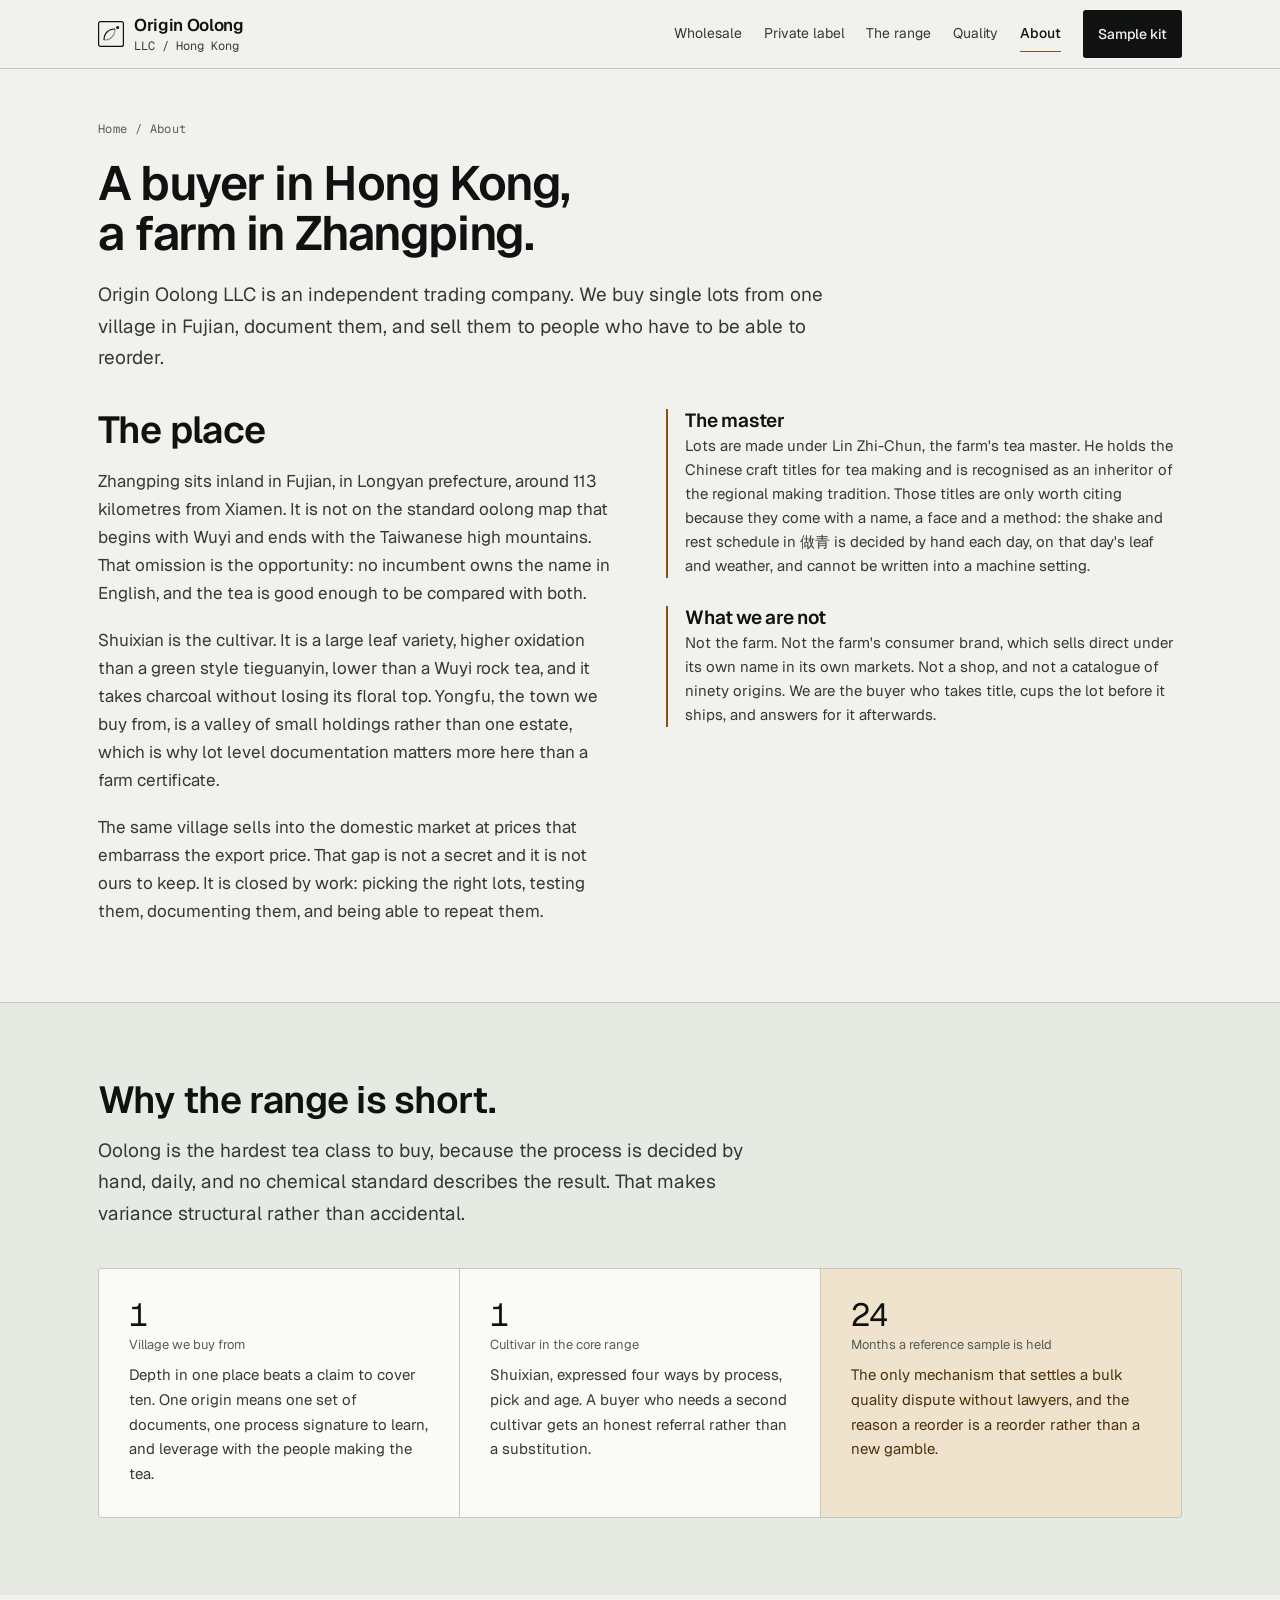
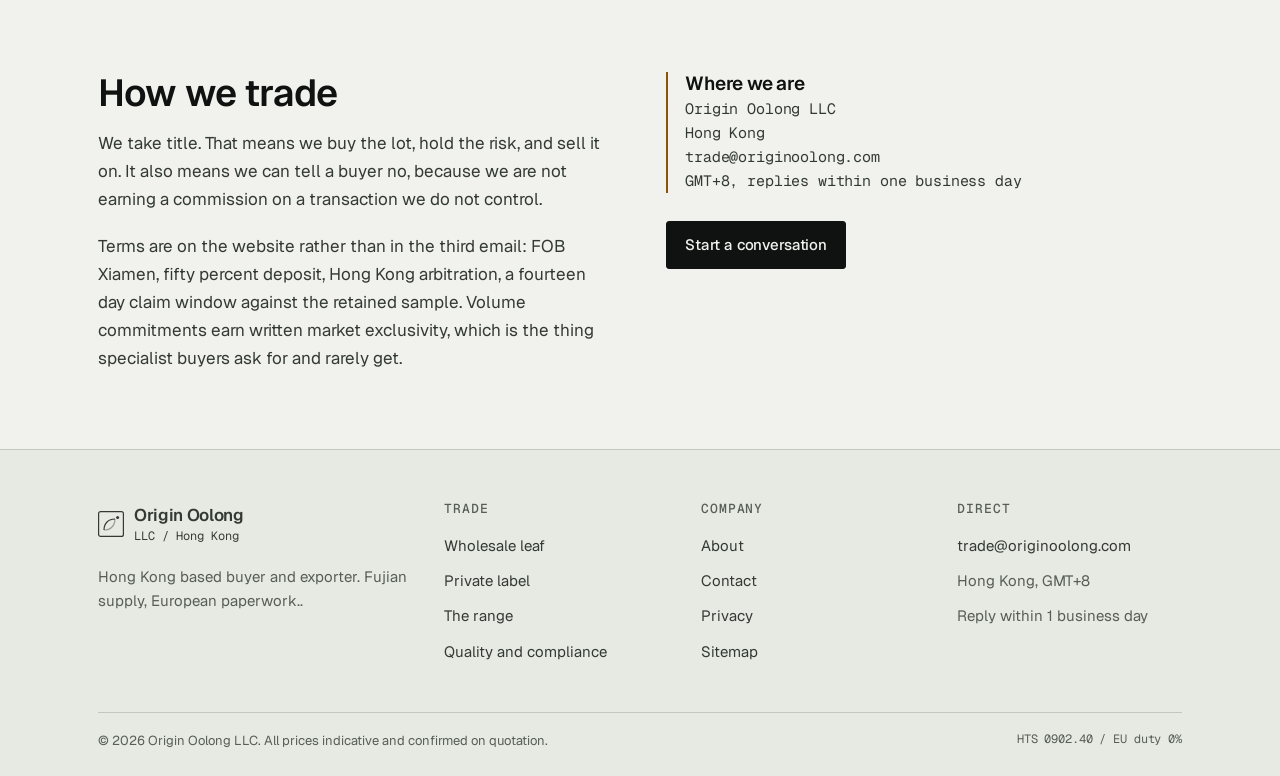
==== about.html @ 104b8a01 "Origin Oolong trade website: 8 static pages, design system, Pages workflow" ====
<!DOCTYPE html>
<html lang="en">
<head>
<meta charset="utf-8">
<meta name="viewport" content="width=device-width, initial-scale=1">
<title>About Origin Oolong: Zhangping Shuixian Trade</title>
<meta name="description" content="Origin Oolong LLC is an independent Hong Kong tea trader buying single lots of Zhangping shuixian from Yongfu, Fujian, made by a named tea master.">
<link rel="canonical" href="https://originoolong.com/about.html">
<meta name="robots" content="index,follow,max-image-preview:large">
<meta property="og:type" content="website">
<meta property="og:title" content="About Origin Oolong: Zhangping Shuixian Tea Trade">
<meta property="og:description" content="An independent Hong Kong buyer of single lots from one Fujian village, and why the range is deliberately short.">
<meta property="og:url" content="https://originoolong.com/about.html">
<link rel="preconnect" href="https://fonts.googleapis.com">
<link rel="preconnect" href="https://fonts.gstatic.com" crossorigin>
<link href="https://fonts.googleapis.com/css2?family=Geist:wght@400;500;600;700&family=Geist+Mono:wght@400;500&display=swap" rel="stylesheet">
<link rel="stylesheet" href="assets/styles.css">
<script type="application/ld+json">
{
  "@context": "https://schema.org",
  "@type": "AboutPage",
  "name": "About Origin Oolong LLC",
  "url": "https://originoolong.com/about.html",
  "mainEntity": {
    "@type": "Organization",
    "name": "Origin Oolong LLC",
    "foundingLocation": "Hong Kong",
    "description": "Independent trading company buying and exporting single lots of Zhangping shuixian oolong from Yongfu, Fujian."
  }
}
</script>
</head>
<body>

<header class="hdr" id="hdr">
  <div class="wrap hdr-in">
    <a class="brand" href="index.html" aria-label="Origin Oolong LLC home">
      <svg class="brand-mark" viewBox="0 0 26 26" fill="none" aria-hidden="true">
        <rect x="0.6" y="0.6" width="24.8" height="24.8" rx="2" stroke="currentColor" stroke-width="1.2"/>
        <path d="M6 19c0-6.6 4.4-11 11-11" stroke="currentColor" stroke-width="1.2"/>
        <path d="M6 19c6.6 0 11-4.4 11-11" stroke="currentColor" stroke-width="1.2" opacity=".45"/>
        <circle cx="19.6" cy="6.4" r="1.5" fill="currentColor"/>
      </svg>
      <span class="brand-txt">Origin Oolong<span>LLC / Hong Kong</span></span>
    </a>
    <nav class="nav" id="nav" aria-label="Primary">
      <a href="wholesale.html">Wholesale</a>
      <a href="private-label.html">Private label</a>
      <a href="oolong.html">The range</a>
      <a href="quality.html">Quality</a>
      <a href="about.html" aria-current="page">About</a>
      <a class="btn btn-sm" href="contact.html">Sample kit</a>
    </nav>
    <button class="nav-toggle" id="navToggle" aria-expanded="false" aria-controls="nav" aria-label="Open menu">
      <svg viewBox="0 0 24 24" fill="none" stroke="currentColor" stroke-width="1.6" aria-hidden="true"><path d="M3 6h18M3 12h18M3 18h18"/></svg>
    </button>
  </div>
</header>

<main>
  <div class="wrap page-intro">
    <nav class="crumb" aria-label="Breadcrumb"><a href="index.html">Home</a> / About</nav>
    <h1>A buyer in Hong Kong, a farm in Zhangping.</h1>
    <p class="lede">Origin Oolong LLC is an independent trading company. We buy single lots from one village in Fujian, document them, and sell them to people who have to be able to reorder.</p>
  </div>

  <section style="padding-top:0">
    <div class="wrap cols">
      <div>
        <h2>The place</h2>
        <p style="margin-top:1rem">Zhangping sits inland in Fujian, in Longyan prefecture, around 113 kilometres from Xiamen. It is not on the standard oolong map that begins with Wuyi and ends with the Taiwanese high mountains. That omission is the opportunity: no incumbent owns the name in English, and the tea is good enough to be compared with both.</p>
        <p>Shuixian is the cultivar. It is a large leaf variety, higher oxidation than a green style tieguanyin, lower than a Wuyi rock tea, and it takes charcoal without losing its floral top. Yongfu, the town we buy from, is a valley of small holdings rather than one estate, which is why lot level documentation matters more here than a farm certificate.</p>
        <p>The same village sells into the domestic market at prices that embarrass the export price. That gap is not a secret and it is not ours to keep. It is closed by work: picking the right lots, testing them, documenting them, and being able to repeat them.</p>
      </div>
      <div>
        <div class="aside-box">
          <h3>The master</h3>
          <p class="small">Lots are made under Lin Zhi-Chun, the farm's tea master. He holds the Chinese craft titles for tea making and is recognised as an inheritor of the regional making tradition. Those titles are only worth citing because they come with a name, a face and a method: the shake and rest schedule in 做青 is decided by hand each day, on that day's leaf and weather, and cannot be written into a machine setting.</p>
        </div>
        <div class="aside-box" style="margin-top:1.75rem">
          <h3>What we are not</h3>
          <p class="small">Not the farm. Not the farm's consumer brand, which sells direct under its own name in its own markets. Not a shop, and not a catalogue of ninety origins. We are the buyer who takes title, cups the lot before it ships, and answers for it afterwards.</p>
        </div>
      </div>
    </div>
  </section>

  <section class="band rule-top">
    <div class="wrap">
      <div class="sec-hd">
        <h2>Why the range is short.</h2>
        <p class="lede">Oolong is the hardest tea class to buy, because the process is decided by hand, daily, and no chemical standard describes the result. That makes variance structural rather than accidental.</p>
      </div>
      <div class="bento" style="grid-template-columns:repeat(3,minmax(0,1fr))">
        <div class="cell">
          <span class="figure">1<span>Village we buy from</span></span>
          <p>Depth in one place beats a claim to cover ten. One origin means one set of documents, one process signature to learn, and leverage with the people making the tea.</p>
        </div>
        <div class="cell">
          <span class="figure">1<span>Cultivar in the core range</span></span>
          <p>Shuixian, expressed four ways by process, pick and age. A buyer who needs a second cultivar gets an honest referral rather than a substitution.</p>
        </div>
        <div class="cell cell-tint">
          <span class="figure">24<span>Months a reference sample is held</span></span>
          <p>The only mechanism that settles a bulk quality dispute without lawyers, and the reason a reorder is a reorder rather than a new gamble.</p>
        </div>
      </div>
    </div>
  </section>

  <section>
    <div class="wrap cols">
      <div>
        <h2>How we trade</h2>
        <p style="margin-top:1rem">We take title. That means we buy the lot, hold the risk, and sell it on. It also means we can tell a buyer no, because we are not earning a commission on a transaction we do not control.</p>
        <p>Terms are on the website rather than in the third email: FOB Xiamen, fifty percent deposit, Hong Kong arbitration, a fourteen day claim window against the retained sample. Volume commitments earn written market exclusivity, which is the thing specialist buyers ask for and rarely get.</p>
      </div>
      <div>
        <div class="aside-box">
          <h3>Where we are</h3>
          <p class="small mono">Origin Oolong LLC<br>Hong Kong<br>trade@originoolong.com<br>GMT+8, replies within one business day</p>
        </div>
        <p style="margin-top:1.75rem"><a class="btn" href="contact.html">Start a conversation</a></p>
      </div>
    </div>
  </section>
</main>

<footer class="ftr">
  <div class="wrap">
    <div class="ftr-grid">
      <div>
        <a class="brand" href="index.html">
          <svg class="brand-mark" viewBox="0 0 26 26" fill="none" aria-hidden="true">
            <rect x="0.6" y="0.6" width="24.8" height="24.8" rx="2" stroke="currentColor" stroke-width="1.2"/>
            <path d="M6 19c0-6.6 4.4-11 11-11" stroke="currentColor" stroke-width="1.2"/>
            <path d="M6 19c6.6 0 11-4.4 11-11" stroke="currentColor" stroke-width="1.2" opacity=".45"/>
            <circle cx="19.6" cy="6.4" r="1.5" fill="currentColor"/>
          </svg>
          <span class="brand-txt">Origin Oolong<span>LLC / Hong Kong</span></span>
        </a>
        <p class="small muted" style="margin-top:1.1rem;max-width:32ch">Hong Kong based buyer and exporter. Fujian supply, European paperwork..</p>
      </div>
      <div>
        <h4>Trade</h4>
        <ul>
          <li><a href="wholesale.html">Wholesale leaf</a></li>
          <li><a href="private-label.html">Private label</a></li>
          <li><a href="oolong.html">The range</a></li>
          <li><a href="quality.html">Quality and compliance</a></li>
        </ul>
      </div>
      <div>
        <h4>Company</h4>
        <ul>
          <li><a href="about.html">About</a></li>
          <li><a href="contact.html">Contact</a></li>
          <li><a href="privacy.html">Privacy</a></li>
          <li><a href="/sitemap.xml">Sitemap</a></li>
        </ul>
      </div>
      <div>
        <h4>Direct</h4>
        <ul>
          <li><a href="mailto:trade@originoolong.com">trade@originoolong.com</a></li>
          <li><span class="small muted">Hong Kong, GMT+8</span></li>
          <li><span class="small muted">Reply within 1 business day</span></li>
        </ul>
      </div>
    </div>
    <div class="ftr-btm">
      <span>&copy; 2026 Origin Oolong LLC. All prices indicative and confirmed on quotation.</span>
      <span class="mono">HTS 0902.40 / EU duty 0%</span>
    </div>
  </div>
</footer>

<script>
(function () {
  var hdr = document.getElementById('hdr'), btn = document.getElementById('navToggle');
  if (!btn) return;
  btn.addEventListener('click', function () {
    var open = hdr.classList.toggle('open');
    btn.setAttribute('aria-expanded', open ? 'true' : 'false');
  });
})();
</script>
</body>
</html>
---- assets/styles.css ----
/* Origin Oolong LLC
   Design tokens and layout system.
   One theme (light). One accent. One radius scale. No inverted sections. */

:root {
  /* surface */
  --paper: #F1F2EE;
  --paper-2: #E7EAE2;
  --paper-3: #DDE1D6;
  --card: #FAFBF7;

  /* ink */
  --ink: #0F1210;
  --body: #333A34;
  --muted: #565E56;
  --hair: #C2C9BC;
  --hair-strong: #A9B2A6;

  /* single accent: oxidised tea amber */
  --accent: #8F520C;
  --accent-ink: #FFFFFF;
  --accent-soft: #F0E3CE;

  /* type */
  --sans: "Geist", ui-sans-serif, -apple-system, "Helvetica Neue", Arial, sans-serif;
  --mono: "Geist Mono", ui-monospace, "SF Mono", Menlo, Consolas, monospace;

  /* geometry */
  --r: 3px;
  --wrap: 1180px;
  --gutter: clamp(1.25rem, 4vw, 3rem);
}

*, *::before, *::after { box-sizing: border-box; }

html { -webkit-text-size-adjust: 100%; scroll-behavior: smooth; }
@media (prefers-reduced-motion: reduce) {
  html { scroll-behavior: auto; }
  *, *::before, *::after { animation-duration: .001ms !important; transition-duration: .001ms !important; }
}

body {
  margin: 0;
  background: var(--paper);
  color: var(--body);
  font-family: var(--sans);
  font-size: 1.0625rem;
  line-height: 1.65;
  font-weight: 400;
  font-feature-settings: "ss01" 1;
  -webkit-font-smoothing: antialiased;
  text-rendering: optimizeLegibility;
}

img, svg { max-width: 100%; display: block; }
a { color: var(--ink); text-underline-offset: .18em; text-decoration-thickness: 1px; }
a:hover { color: var(--accent); }
:focus-visible { outline: 2px solid var(--accent); outline-offset: 3px; }

/* ---------- type ---------- */

h1, h2, h3, h4 {
  color: var(--ink);
  font-weight: 600;
  letter-spacing: -0.022em;
  line-height: 1.06;
  margin: 0;
  text-wrap: balance;
}
h1 { font-size: clamp(2.125rem, 4.2vw, 3rem); letter-spacing: -0.03em; }
h2 { font-size: clamp(1.6rem, 3.1vw, 2.35rem); line-height: 1.1; }
h3 { font-size: 1.1875rem; line-height: 1.3; letter-spacing: -0.012em; }
h4 { font-size: 1rem; line-height: 1.3; }
p { margin: 0 0 1.1em; }
p:last-child { margin-bottom: 0; }
.lede { font-size: clamp(1.0625rem, 1.5vw, 1.1875rem); color: var(--body); max-width: 62ch; }
.small { font-size: .9375rem; line-height: 1.6; }
.muted { color: var(--muted); }
.mono {
  font-family: var(--mono);
  font-variant-numeric: tabular-nums;
  font-feature-settings: "tnum" 1;
  letter-spacing: -0.01em;
}
.kicker {
  font-family: var(--mono);
  font-size: .8125rem;
  letter-spacing: .04em;
  color: var(--accent);
  text-transform: uppercase;
  font-weight: 500;
}

/* ---------- layout ---------- */

.wrap { width: 100%; max-width: var(--wrap); margin-inline: auto; padding-inline: var(--gutter); }
section { padding-block: clamp(3rem, 6vw, 5.5rem); }
.band { background: var(--paper-2); }
.band-b { background: var(--paper-3); }
.rule-top { border-top: 1px solid var(--hair); }
.stack > * + * { margin-top: var(--stack, 1.25rem); }

/* ---------- header ---------- */

.hdr {
  position: sticky; top: 0; z-index: 20;
  background: color-mix(in srgb, var(--paper) 94%, transparent);
  backdrop-filter: saturate(140%) blur(6px);
  border-bottom: 1px solid var(--hair);
}
.hdr-in {
  min-height: 68px;
  max-height: 78px;
  display: flex; align-items: center; gap: 2rem;
  justify-content: space-between;
}
.brand { display: inline-flex; align-items: center; gap: .625rem; text-decoration: none; color: var(--ink); }
.brand-mark { width: 26px; height: 26px; flex: none; }
.brand-txt { font-weight: 600; letter-spacing: -0.02em; font-size: 1.0625rem; white-space: nowrap; }
.brand-txt span { font-family: var(--mono); font-weight: 400; font-size: .75rem; color: var(--body); letter-spacing: 0; display: block; margin-top: -2px; }

.nav { display: flex; align-items: center; gap: clamp(.9rem, 1.7vw, 1.6rem); }
.nav a {
  font-size: .875rem; color: var(--body); text-decoration: none; white-space: nowrap;
  padding-block: .35rem; border-bottom: 1px solid transparent;
}
.nav a:hover { color: var(--ink); border-bottom-color: var(--hair-strong); }
.nav a[aria-current="page"] { color: var(--ink); font-weight: 500; border-bottom-color: var(--accent); }

.btn {
  display: inline-flex; align-items: center; justify-content: center; gap: .5rem;
  font-family: var(--sans); font-size: .9375rem; font-weight: 500; letter-spacing: -0.01em;
  padding: .78rem 1.15rem; border-radius: var(--r); border: 1px solid var(--ink);
  background: var(--ink); color: var(--paper); text-decoration: none; cursor: pointer;
  transition: background .16s ease, color .16s ease, border-color .16s ease;
  white-space: nowrap; min-height: 48px; line-height: 1.15;
}
.btn:hover { background: var(--accent); border-color: var(--accent); color: var(--accent-ink); }
.btn-ghost { background: transparent; color: var(--ink); border-color: var(--ink); }
.btn-ghost:hover { background: var(--card); color: var(--ink); border-color: var(--ink); }
.btn-sm { padding: .58rem .9rem; font-size: .875rem; }
.nav a.btn { color: var(--paper); border-bottom: 0; }
.nav a.btn:hover { color: var(--accent-ink); }

.nav-toggle {
  display: none; width: 40px; height: 40px; align-items: center; justify-content: center;
  background: transparent; border: 1px solid var(--hair-strong); border-radius: var(--r); color: var(--ink); cursor: pointer;
}
.nav-toggle svg { width: 18px; height: 18px; }

@media (max-width: 940px) {
  .nav { display: none; }
  .nav-toggle { display: inline-flex; }
  .hdr.open .nav {
    display: flex; position: absolute; left: 0; right: 0; top: 100%;
    flex-direction: column; align-items: flex-start; gap: 0;
    background: var(--card); border-bottom: 1px solid var(--hair);
    padding: .5rem var(--gutter) 1rem;
  }
  .hdr.open .nav a { padding-block: .7rem; width: 100%; border-bottom: 1px solid var(--hair); }
  .hdr.open .nav .btn { margin-top: .75rem; width: 100%; border-bottom: 0; }
}

/* ---------- hero ---------- */

.hero { padding-top: clamp(2.5rem, 4.5vw, 4rem); padding-bottom: clamp(2.5rem, 5vw, 4.5rem); }
.hero-grid {
  display: grid; grid-template-columns: minmax(0, 1.28fr) minmax(0, .72fr);
  gap: clamp(2rem, 5vw, 4.5rem); align-items: start;
}
.hero h1 { max-width: 24ch; }
.hero .lede { margin-top: 1.5rem; max-width: 42ch; }
.hero-cta { display: flex; flex-wrap: wrap; gap: .75rem; margin-top: 2rem; }
.hero-note { font-size: .875rem; color: var(--muted); margin-top: 1.1rem; }
@media (max-width: 860px) {
  .hero-grid { grid-template-columns: 1fr; gap: 2.25rem; }
  .hero h1 { max-width: 20ch; }
}

/* lot card: the hero object */

.lot {
  background: var(--card); border: 1px solid var(--hair); border-radius: var(--r);
  padding: 1.25rem 1.35rem 1.4rem;
}
.lot-hd {
  display: flex; justify-content: space-between; align-items: baseline; gap: 1rem;
  padding-bottom: .8rem; border-bottom: 1px solid var(--hair);
}
.lot-hd .t { font-family: var(--mono); font-size: .75rem; letter-spacing: .06em; text-transform: uppercase; color: var(--muted); }
.lot-hd .id { font-family: var(--mono); font-size: .75rem; color: var(--accent); }
.lot dl { margin: 0; display: grid; grid-template-columns: 1fr auto; gap: .7rem 1rem; padding-top: .95rem; }
.lot dt { font-size: .875rem; color: var(--body); }
.lot dd { margin: 0; font-family: var(--mono); font-size: .9375rem; color: var(--ink); text-align: right; font-variant-numeric: tabular-nums; }
.lot-ft { margin-top: 1rem; padding-top: 1rem; border-top: 1px solid var(--hair); font-size: .875rem; color: var(--body); line-height: 1.55; }

/* ---------- fact strip ---------- */

.strip { border-block: 1px solid var(--hair); background: var(--paper-2); }
.strip-in { display: grid; grid-template-columns: repeat(5, minmax(0, 1fr)); gap: .5rem 1.75rem; padding-block: .95rem; align-items: start; }
@media (max-width: 940px) { .strip-in { grid-template-columns: repeat(2, minmax(0, 1fr)); gap: .6rem 1.25rem; } }
.strip-item { font-family: var(--mono); font-size: .6875rem; letter-spacing: .02em; color: var(--body); text-transform: uppercase; line-height: 1.5; }
.strip-item b { color: var(--ink); font-weight: 500; }

/* ---------- section headers (vertical stack, no split header) ---------- */

.sec-hd { max-width: 60ch; margin-bottom: clamp(1.75rem, 3vw, 2.5rem); }
.sec-hd p { margin-top: .9rem; }

/* ---------- bento ---------- */

.bento { display: grid; gap: 1px; background: var(--hair); border: 1px solid var(--hair); border-radius: var(--r); overflow: hidden; }
.bento-3 { grid-template-columns: 1.25fr 1fr; grid-template-rows: auto auto; }
.bento-3 .cell-a { grid-row: span 2; }
.cell { background: var(--card); padding: clamp(1.25rem, 2.4vw, 1.9rem); display: flex; flex-direction: column; gap: .75rem; }
.cell h3 { margin-bottom: .1rem; }
.cell p { font-size: .9375rem; margin: 0; }
.cell .list { margin: 0; padding-left: 1.05rem; font-size: .9375rem; }
.cell .list li { margin-bottom: .3rem; }
.cell-tint { background: var(--accent-soft); }
.cell-tint h3, .cell-tint p { color: #4A300A; }
.cell-tint .link { color: #6B3C08; }
.figure { font-family: var(--mono); font-size: clamp(1.5rem, 2.6vw, 2rem); letter-spacing: -0.03em; color: var(--ink); font-variant-numeric: tabular-nums; line-height: 1; }
.figure span { font-size: .8125rem; letter-spacing: 0; color: var(--muted); display: block; margin-top: .45rem; font-family: var(--sans); }
.link { font-size: 1rem; font-weight: 600; text-decoration: none; border-bottom: 1px solid var(--accent); padding-bottom: 1px; color: var(--accent); align-self: flex-start; margin-top: auto; }
.link:hover { color: var(--ink); border-bottom-color: var(--ink); }
@media (max-width: 800px) {
  .bento-3 { grid-template-columns: 1fr; }
  .bento-3 .cell-a { grid-row: auto; }
}

/* ---------- document block (lot sheet anatomy) ---------- */

.doc { background: var(--card); border: 1px solid var(--hair); border-radius: var(--r); }
.doc-hd { display: flex; justify-content: space-between; gap: 1rem; align-items: baseline; padding: 1rem 1.35rem; border-bottom: 1px solid var(--hair); flex-wrap: wrap; }
.doc-hd .t { font-size: .9375rem; font-weight: 600; color: var(--ink); letter-spacing: -0.01em; }
.doc-hd .mono { font-size: .75rem; color: var(--muted); text-transform: uppercase; letter-spacing: .06em; }
.doc-body { display: grid; grid-template-columns: repeat(2, minmax(0, 1fr)); }
.doc-body > div { padding: 1.1rem 1.35rem; border-top: 1px solid var(--hair); }
.doc-body > div:nth-child(1), .doc-body > div:nth-child(2) { border-top: 0; }
.doc-body > div:nth-child(odd) { border-right: 1px solid var(--hair); }
.doc-body dt { font-family: var(--mono); font-size: .75rem; letter-spacing: .06em; text-transform: uppercase; color: var(--ink); font-weight: 500; margin-bottom: .35rem; }
.doc-body dd { margin: 0; color: var(--ink); font-size: .9375rem; line-height: 1.45; }
@media (max-width: 700px) {
  .doc-body { grid-template-columns: 1fr; }
  .doc-body > div:nth-child(odd) { border-right: 0; }
  .doc-body > div:nth-child(2) { border-top: 1px solid var(--hair); }
}

/* ---------- data table ---------- */

.tbl-wrap { overflow-x: auto; border: 1px solid var(--hair); border-radius: var(--r); background: var(--card); }
table { width: 100%; border-collapse: collapse; font-size: .9375rem; }
caption { text-align: left; font-size: .875rem; color: var(--muted); padding: .9rem 1.1rem; border-bottom: 1px solid var(--hair); }
th, td { text-align: left; padding: .8rem 1.1rem; border-bottom: 1px solid var(--hair); vertical-align: top; }
th { font-family: var(--mono); font-size: .75rem; letter-spacing: .07em; text-transform: uppercase; color: var(--muted); font-weight: 500; background: var(--paper-2); white-space: nowrap; }
td.num { font-family: var(--mono); font-variant-numeric: tabular-nums; white-space: nowrap; color: var(--ink); }
tbody tr:last-child td { border-bottom: 0; }
tbody tr:hover { background: #F5F6F2; }

/* ---------- check list ---------- */

.checks { list-style: none; margin: 0; padding: 0; display: grid; gap: 0; }
.checks li { display: grid; grid-template-columns: 2.1rem 1fr; gap: .5rem; padding: .95rem 0; border-top: 1px solid var(--hair); font-size: .9375rem; }
.checks li:last-child { border-bottom: 1px solid var(--hair); }
.checks .n { font-family: var(--mono); font-size: .75rem; color: var(--accent); padding-top: .2rem; }
.checks b { color: var(--ink); font-weight: 600; }

/* ---------- glossary / term list ---------- */

.terms { display: grid; grid-template-columns: repeat(auto-fit, minmax(330px, 1fr)); gap: 1px; background: var(--hair); border: 1px solid var(--hair); border-radius: var(--r); overflow: hidden; }
.term { background: var(--card); padding: 1.1rem 1.2rem; }
.term .zh { font-size: 1.05rem; color: var(--ink); font-weight: 500; }
.term .en { font-family: var(--mono); font-size: .75rem; color: var(--accent); letter-spacing: .04em; text-transform: uppercase; margin-top: .35rem; }
.term p { font-size: .875rem; margin-top: .5rem; color: var(--body); }

/* ---------- range grid ---------- */

.range { display: grid; gap: 1px; background: var(--hair); border: 1px solid var(--hair); border-radius: var(--r); overflow: hidden; grid-template-columns: repeat(2, minmax(0, 1fr)); }
.range .item { background: var(--card); padding: 1.15rem 1.25rem; display: grid; grid-template-columns: 1fr auto; gap: .25rem .75rem; align-items: baseline; }
.range .house { font-size: 1.0625rem; font-weight: 600; color: var(--ink); letter-spacing: -0.015em; }
.range .true { grid-column: 1 / -1; font-family: var(--mono); font-size: .75rem; color: var(--muted); letter-spacing: .02em; }
.range .tag { font-family: var(--mono); font-size: .6875rem; text-transform: uppercase; letter-spacing: .06em; color: var(--accent); white-space: nowrap; }
@media (max-width: 720px) { .range { grid-template-columns: 1fr; } }

/* ---------- faq ---------- */

.faq { border-top: 1px solid var(--hair); }
.faq details { border-bottom: 1px solid var(--hair); }
.faq summary {
  cursor: pointer; padding: 1.1rem 2.5rem 1.1rem 0; position: relative;
  font-size: 1.0625rem; color: var(--ink); font-weight: 500; letter-spacing: -0.012em; list-style: none;
}
.faq summary::-webkit-details-marker { display: none; }
.faq summary::after {
  content: "+"; position: absolute; right: .25rem; top: 50%; transform: translateY(-50%);
  font-family: var(--mono); font-size: 1.1rem; color: var(--accent);
}
.faq details[open] summary::after { content: "\2212"; }
.faq .a { padding: 0 0 1.25rem; max-width: 72ch; font-size: .9375rem; }

/* ---------- cta band ---------- */

.cta { display: grid; grid-template-columns: minmax(0, 1fr) minmax(0, .9fr); gap: clamp(2rem, 5vw, 4rem); align-items: start; }
@media (max-width: 860px) { .cta { grid-template-columns: 1fr; } }

/* ---------- form ---------- */

.form { background: var(--card); border: 1px solid var(--hair); border-radius: var(--r); padding: clamp(1.25rem, 2.5vw, 1.9rem); }
.form-grid { display: grid; grid-template-columns: repeat(2, minmax(0, 1fr)); gap: 1rem; }
.field { display: flex; flex-direction: column; gap: .35rem; }
.field.full { grid-column: 1 / -1; }
label { font-size: .8125rem; font-weight: 500; color: var(--ink); letter-spacing: 0; }
label .req { color: var(--accent); }
input, select, textarea {
  font-family: var(--sans); font-size: .9375rem; color: var(--ink);
  background: var(--paper); border: 1px solid var(--hair-strong); border-radius: var(--r);
  padding: .62rem .7rem; width: 100%; min-height: 42px;
}
textarea { min-height: 108px; resize: vertical; line-height: 1.55; }
input::placeholder, textarea::placeholder { color: #6C746C; }
input:focus, select:focus, textarea:focus { outline: 2px solid var(--accent); outline-offset: 1px; border-color: var(--accent); }
.hint { font-size: .75rem; color: var(--muted); }
.form-ft { margin-top: 1.15rem; display: flex; flex-wrap: wrap; gap: 1rem; align-items: center; justify-content: space-between; }
.form-ft .small { color: var(--muted); max-width: 34ch; }
@media (max-width: 620px) { .form-grid { grid-template-columns: 1fr; } }

/* ---------- footer ---------- */

.ftr { border-top: 1px solid var(--hair); background: var(--paper-2); padding-block: clamp(2.5rem, 4vw, 3.5rem) 1.5rem; }
.ftr-grid { display: grid; grid-template-columns: 1.4fr 1fr 1fr 1fr; gap: 2rem; }
.ftr-grid > * { min-width: 0; }
.ftr ul a { overflow-wrap: anywhere; }
.ftr h4 { font-size: .8125rem; font-family: var(--mono); text-transform: uppercase; letter-spacing: .07em; color: var(--muted); font-weight: 500; margin-bottom: .8rem; }
.ftr ul { list-style: none; margin: 0; padding: 0; }
.ftr li { margin-bottom: .45rem; }
.ftr a { font-size: .9375rem; color: var(--body); text-decoration: none; }
.ftr a:hover { color: var(--accent); }
.ftr-btm {
  margin-top: 2.5rem; padding-top: 1.1rem; border-top: 1px solid var(--hair);
  display: flex; flex-wrap: wrap; gap: .75rem 1.5rem; justify-content: space-between;
  font-size: .8125rem; color: var(--muted);
}
.ftr-btm .mono { font-size: .75rem; }
@media (max-width: 800px) { .ftr-grid { grid-template-columns: 1fr 1fr; } }
@media (max-width: 560px) { .ftr-grid { grid-template-columns: 1fr; gap: 1.5rem; } }

/* ---------- page intro (inner pages) ---------- */

.page-intro { padding-block: clamp(2.5rem, 4vw, 3.5rem) clamp(1.5rem, 3vw, 2.25rem); }
.page-intro h1 { max-width: 22ch; }
.page-intro .lede { margin-top: 1.25rem; max-width: 56ch; }
.crumb { font-family: var(--mono); font-size: .75rem; color: var(--muted); letter-spacing: .03em; margin-bottom: 1.1rem; }
.crumb a { color: var(--muted); text-decoration: none; }
.crumb a:hover { color: var(--accent); }

/* ---------- two column prose ---------- */

.cols { display: grid; grid-template-columns: minmax(0, 1fr) minmax(0, 1fr); gap: clamp(1.75rem, 4vw, 3.5rem); }
@media (max-width: 800px) { .cols { grid-template-columns: 1fr; } }
.aside-box { border-left: 2px solid var(--accent); padding-left: 1.1rem; }
.aside-box p { font-size: .9375rem; }

/* print */
@media print {
  .hdr, .form, .btn, .nav-toggle { display: none !important; }
  body { background: #fff; color: #000; font-size: 11pt; }
  section { padding-block: 1rem; }
  a { text-decoration: none; }
}


/* ---------- micro spec list inside a cell ---------- */

.mini { display: grid; grid-template-columns: auto minmax(0, 1fr); gap: .45rem 1.1rem; margin: .35rem 0 0; padding-top: .95rem; border-top: 1px solid var(--hair); }
.mini dt { font-family: var(--mono); font-size: .6875rem; letter-spacing: .06em; text-transform: uppercase; color: var(--muted); padding-top: .1rem; }
.mini dd { margin: 0; font-size: .875rem; color: var(--ink); }

/* ---------- numeric table alignment ---------- */

.tbl-wrap th:nth-child(2), .tbl-wrap th:nth-child(3),
.tbl-wrap td:nth-child(2), .tbl-wrap td:nth-child(3) { text-align: right; }

/* ---------- callout under a table ---------- */

.callout {
  display: grid; grid-template-columns: auto minmax(0, 1fr) auto; gap: 1.5rem 2rem; align-items: center;
  margin-top: 1.5rem; padding: 1.4rem 1.6rem; background: var(--accent-soft);
  border: 1px solid #DCC9A9; border-radius: var(--r);
}
.callout-fig { line-height: 1.2; }
.callout-fig b { display: block; font-family: var(--mono); font-size: 1.5rem; letter-spacing: -0.02em; color: #4A300A; font-weight: 500; }
.callout-fig span { display: block; margin-top: .3rem; font-size: .8125rem; color: #5C4020; max-width: 18ch; }
.callout-txt { margin: 0; font-size: .9375rem; color: #4A300A; max-width: 56ch; }
.callout .btn { background: var(--ink); border-color: var(--ink); color: var(--paper); }
.callout .btn:hover { background: #4A300A; border-color: #4A300A; }
@media (max-width: 800px) { .callout { grid-template-columns: 1fr; gap: 1.1rem; } }


/* ---------- two quick notes side by side ---------- */

.duo { display: grid; grid-template-columns: repeat(2, minmax(0, 1fr)); gap: 1.25rem; margin-top: 2.5rem; }
@media (max-width: 800px) { .duo { grid-template-columns: 1fr; } }


/* ---------- faq, always open ---------- */

.qa { display: grid; grid-template-columns: minmax(0, 1fr) minmax(0, 1.6fr); gap: .35rem 2.5rem; padding: 1.2rem 0; border-bottom: 1px solid var(--hair); }
.qa h3 { margin: 0; font-size: 1.0625rem; font-weight: 600; letter-spacing: -0.01em; }
.qa .a { margin: 0; font-size: .9375rem; color: var(--body); max-width: 62ch; }
@media (max-width: 860px) { .qa { grid-template-columns: 1fr; } }
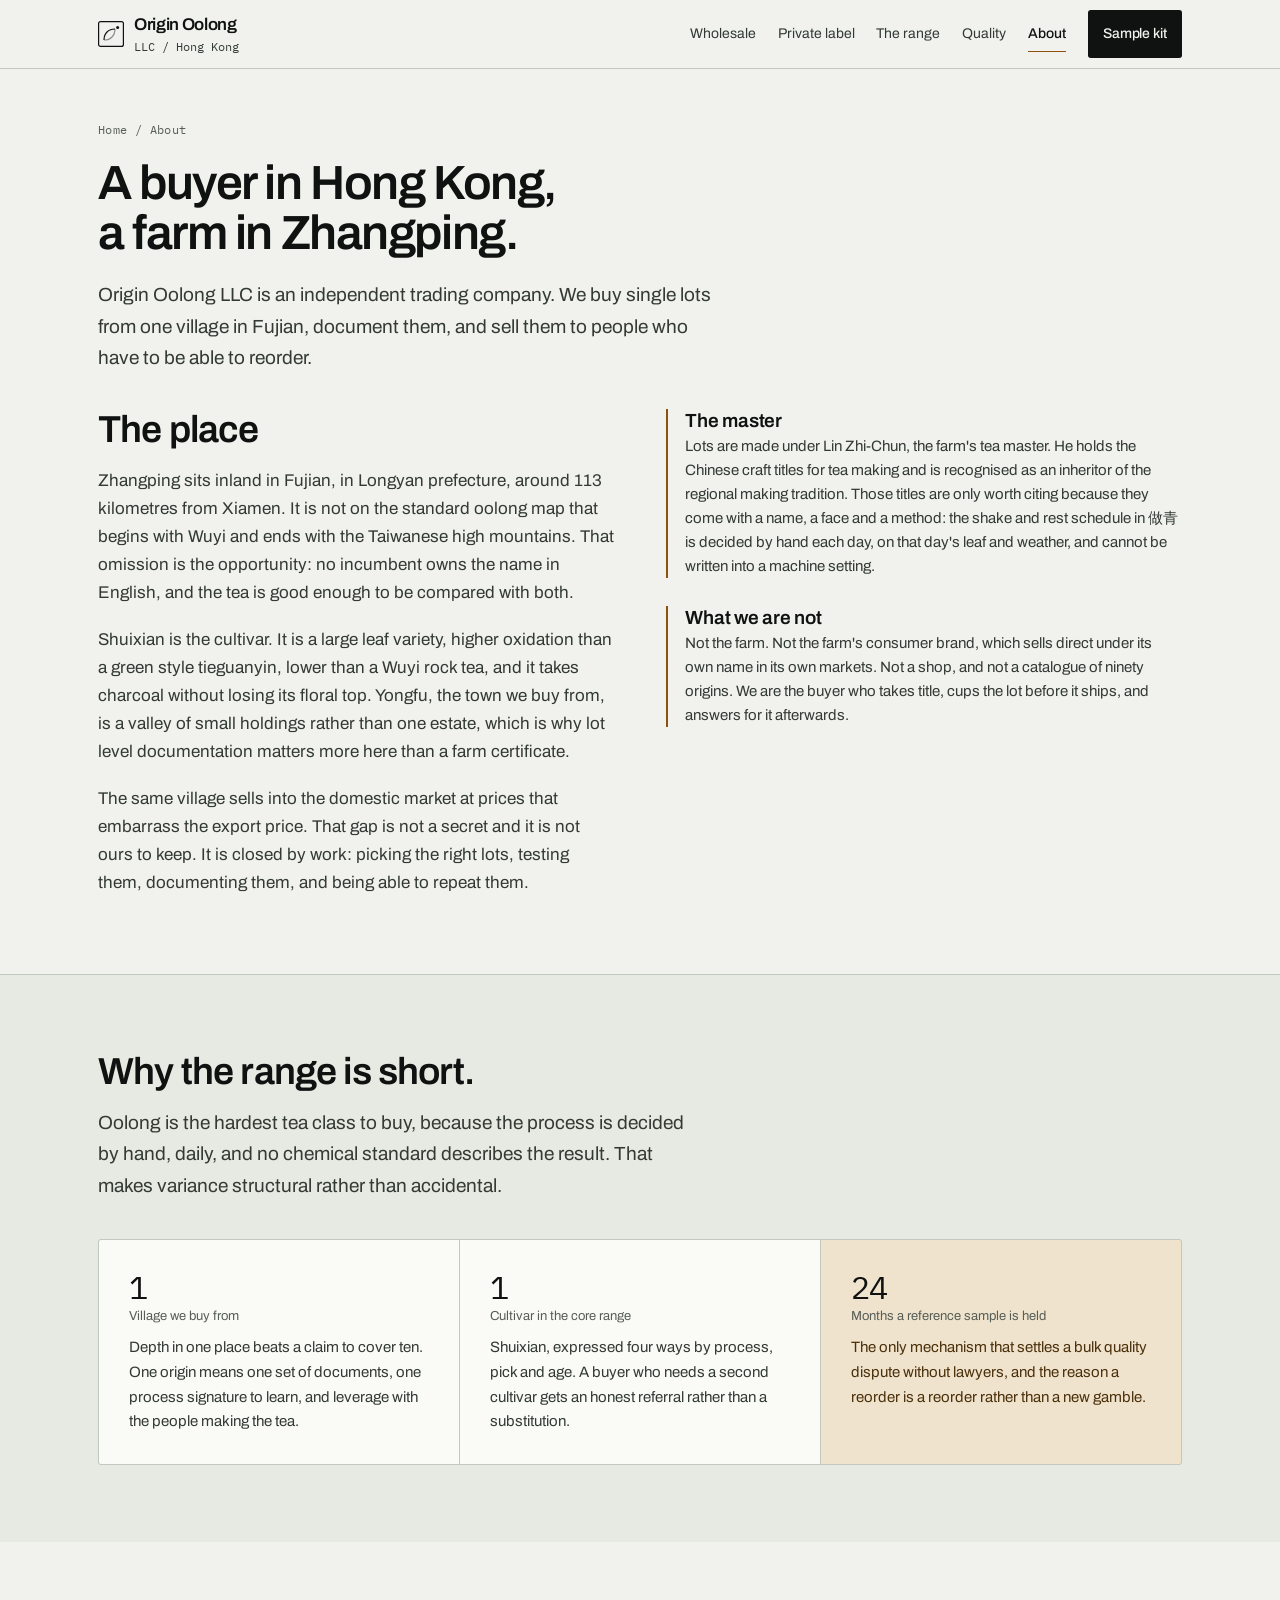
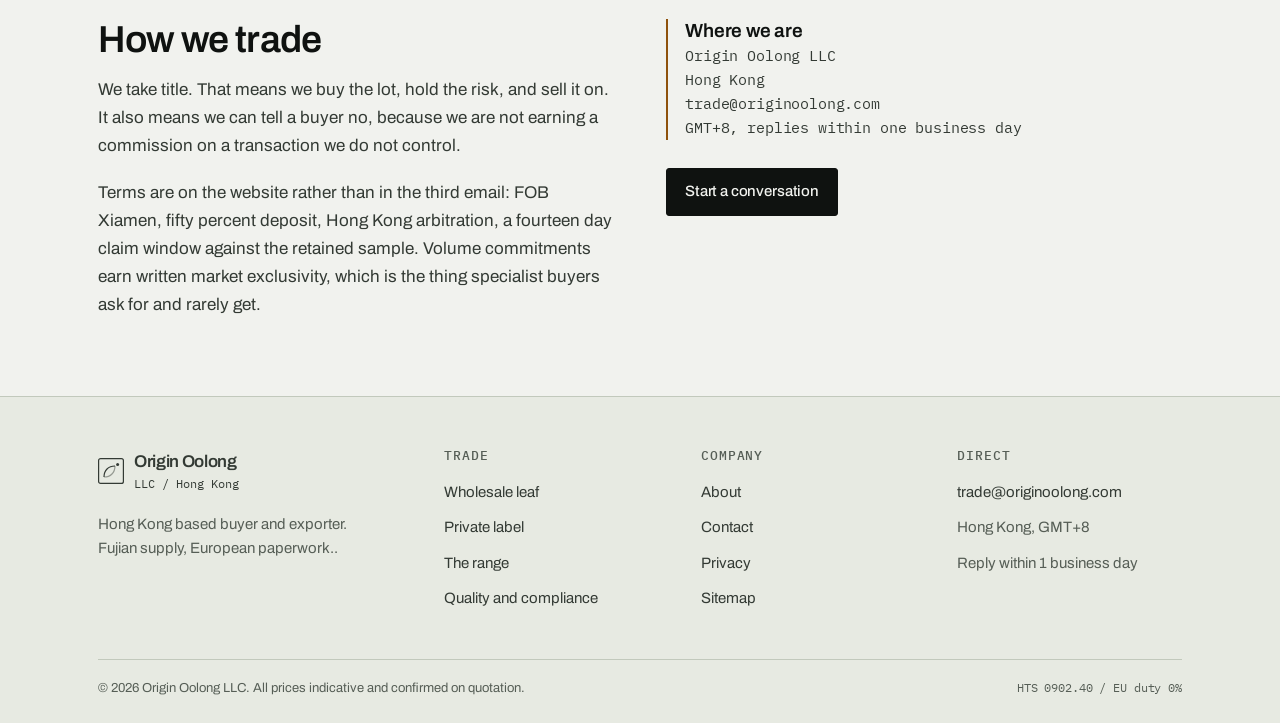
==== commit d8881b11: "Implement Morphing Spec Cards variant: split brutalist hero, clip-path morphs, sticky lot rail, Arch" ====
--- a/about.html
+++ b/about.html
@@ -13,7 +13,7 @@
 <meta property="og:url" content="https://originoolong.com/about.html">
 <link rel="preconnect" href="https://fonts.googleapis.com">
 <link rel="preconnect" href="https://fonts.gstatic.com" crossorigin>
-<link href="https://fonts.googleapis.com/css2?family=Geist:wght@400;500;600;700&family=Geist+Mono:wght@400;500&display=swap" rel="stylesheet">
+<link href="https://fonts.googleapis.com/css2?family=Archivo:wght@400;500;600;700;800;900&family=IBM+Plex+Mono:wght@400;500&display=swap" rel="stylesheet">
 <link rel="stylesheet" href="assets/styles.css">
 <script type="application/ld+json">
 {
--- a/assets/styles.css
+++ b/assets/styles.css
@@ -22,8 +22,9 @@
   --accent-soft: #F0E3CE;
 
   /* type */
-  --sans: "Geist", ui-sans-serif, -apple-system, "Helvetica Neue", Arial, sans-serif;
-  --mono: "Geist Mono", ui-monospace, "SF Mono", Menlo, Consolas, monospace;
+  --sans: "Archivo", ui-sans-serif, -apple-system, "Helvetica Neue", Arial, sans-serif;
+  --disp: "Archivo", "Helvetica Neue", Arial, sans-serif;
+  --mono: "IBM Plex Mono", ui-monospace, "SF Mono", Menlo, Consolas, monospace;
 
   /* geometry */
   --r: 3px;
@@ -159,6 +160,161 @@
   }
   .hdr.open .nav a { padding-block: .7rem; width: 100%; border-bottom: 1px solid var(--hair); }
   .hdr.open .nav .btn { margin-top: .75rem; width: 100%; border-bottom: 0; }
+}
+
+/* ---------- hero: DOCUMENTED OOLONG OR NOTHING ---------- */
+
+.hero-cert { padding-block: clamp(2.25rem, 5vw, 4.5rem) clamp(2rem, 4vw, 3.5rem); position: relative; }
+.hero-cert-grid { display: grid; grid-template-columns: minmax(0, 1.15fr) minmax(0, .85fr); gap: clamp(2rem, 5vw, 4rem); align-items: center; }
+.hero-cert-title {
+  font-family: var(--disp);
+  font-weight: 800;
+  font-size: clamp(2.6rem, 7.2vw, 5.4rem);
+  line-height: 0.94;
+  letter-spacing: -0.045em;
+  text-transform: uppercase;
+  color: var(--ink);
+  margin-top: .9rem;
+}
+.hero-cert-copy .lede { margin-top: 1.4rem; max-width: 44ch; }
+.hero-cert-copy .hero-cta { margin-top: 1.8rem; }
+.hero-cert-visual { display: flex; align-items: center; justify-content: center; }
+.poly-spin {
+  display: block;
+  animation: polySpin 34s linear infinite;
+  will-change: transform;           /* own layer: rotation never repaints the vector */
+  contain: layout paint;
+}
+.polyhedron { display: block; width: min(100%, 380px); height: auto; color: var(--ink); }
+/* one-time draw-in: dash offset runs once on load, then the group is static */
+.poly-edge {
+  stroke-dasharray: 900;
+  stroke-dashoffset: 900;
+  animation: polyDraw 1.5s cubic-bezier(.16, 1, .3, 1) forwards;
+}
+.poly-draw .poly-edge:nth-child(2) { animation-delay: .12s; }
+.poly-draw .poly-edge:nth-child(3) { animation-delay: .24s; }
+.poly-draw .poly-edge:nth-child(4) { animation-delay: .34s; }
+@keyframes polyDraw { to { stroke-dashoffset: 0; } }
+@keyframes polySpin { to { transform: rotate(360deg); } }
+@media (max-width: 860px) {
+  .hero-cert-grid { grid-template-columns: 1fr; }
+  .hero-cert-visual { order: -1; }
+  .polyhedron { width: min(58vw, 220px); }
+}
+
+/* ---------- page rail (sticky lot code) ---------- */
+
+.page-rail-wrap { display: grid; grid-template-columns: 74px minmax(0, 1fr); gap: clamp(1.5rem, 3vw, 2.5rem); align-items: start; }
+.page-rail {
+  position: sticky; top: 110px;
+  display: flex; flex-direction: column; align-items: center; gap: .8rem;
+  padding-block: .5rem;
+}
+.rail-label {
+  font-family: var(--mono); font-size: .625rem; letter-spacing: .18em;
+  color: var(--muted); writing-mode: vertical-rl; text-transform: uppercase;
+}
+.rail-code {
+  font-family: var(--mono); font-size: .75rem; letter-spacing: .1em;
+  color: var(--ink); writing-mode: vertical-rl; text-transform: uppercase;
+  font-variant-numeric: tabular-nums;
+  font-weight: 500;
+}
+/* text comes from a custom property, not the DOM: the observer writes one var */
+.rail-code::before { content: var(--rail-code, "ZP-SX-2026-01"); }
+.page-main { min-width: 0; }
+.page-main > section:first-of-type { padding-top: 0; }
+@media (max-width: 940px) {
+  .page-rail-wrap { grid-template-columns: 1fr; }
+  .page-rail {
+    position: sticky; top: 69px; z-index: 15;
+    flex-direction: row; justify-content: flex-start; gap: .75rem;
+    background: var(--paper); padding-block: .55rem;
+    border-bottom: 1px solid var(--hair);
+  }
+  .rail-code, .rail-label { writing-mode: horizontal-tb; }
+}
+
+/* ---------- morphing spec cards ---------- */
+
+.spec-grid {
+  list-style: none; margin: 0; padding: 0;
+  display: grid; grid-template-columns: repeat(4, minmax(0, 1fr));
+  gap: 1px; background: var(--hair); border: 1px solid var(--hair);
+}
+.spec-card {
+  position: relative; background: var(--card);
+  padding: 1.5rem 1.35rem 1.35rem;
+  min-height: 168px; display: flex; flex-direction: column; justify-content: flex-end;
+  overflow: hidden;
+}
+.spec-shape {
+  position: absolute; inset: 0; display: block;
+  background: var(--accent);
+  clip-path: polygon(0 0, 100% 0, 100% 3px, 0 3px);
+  transition: clip-path .38s cubic-bezier(.16, 1, .3, 1);
+  will-change: clip-path;
+}
+.spec-card:nth-child(2) .spec-shape { clip-path: polygon(0 0, 100% 0, 100% 3px, 0 3px); transform: skewX(-8deg); }
+.spec-card:nth-child(3) .spec-shape { clip-path: polygon(0 calc(100% - 3px), 100% calc(100% - 3px), 100% 100%, 0 100%); }
+.spec-card:nth-child(4) .spec-shape { clip-path: polygon(calc(100% - 3px) 0, 100% 0, 100% 100%, calc(100% - 3px) 100%); }
+.spec-card:nth-child(5) .spec-shape { clip-path: polygon(0 0, 3px 0, 3px 100%, 0 100%); }
+.spec-card:nth-child(6) .spec-shape { clip-path: polygon(0 0, 100% 0, 100% 3px, 0 3px); }
+.spec-card:nth-child(7) .spec-shape { clip-path: polygon(0 calc(100% - 3px), 100% calc(100% - 3px), 100% 100%, 0 100%); transform: skewX(8deg); }
+.spec-card:nth-child(8) .spec-shape { clip-path: polygon(calc(100% - 3px) 0, 100% 0, 100% 100%, calc(100% - 3px) 100%); }
+.spec-card:hover .spec-shape,
+.spec-card:focus-within .spec-shape {
+  clip-path: polygon(0 0, 100% 0, 100% 100%, 0 100%);
+  transform: none;
+}
+.spec-txt { position: relative; z-index: 1; display: block; transition: color .22s ease .1s; }
+.spec-txt b {
+  display: block; font-family: var(--mono); font-size: .75rem;
+  letter-spacing: .08em; text-transform: uppercase; font-weight: 500;
+  color: var(--ink); margin-bottom: .55rem;
+}
+.spec-card .spec-txt { color: var(--body); font-size: .875rem; line-height: 1.5; }
+.spec-card:hover .spec-txt b,
+.spec-card:focus-within .spec-txt b { color: #FFF; }
+.spec-card:hover .spec-txt,
+.spec-card:focus-within .spec-txt { color: rgba(255,255,255,.92); }
+@media (max-width: 980px) { .spec-grid { grid-template-columns: repeat(2, minmax(0, 1fr)); } }
+@media (max-width: 540px) { .spec-grid { grid-template-columns: 1fr; } }
+
+/* ---------- morphing accordion (five buyer questions) ---------- */
+
+.qa-morph { list-style: none; margin: 0; padding: 0; border-top: 1px solid var(--hair); }
+.qa-morph li { border-bottom: 1px solid var(--hair); }
+.qa-q {
+  width: 100%; display: grid; grid-template-columns: 2.4rem minmax(0, 1fr) 1.6rem;
+  gap: .5rem; align-items: center; padding: 1.05rem 0;
+  background: transparent; border: 0; cursor: pointer; text-align: left;
+  font-family: var(--sans);
+}
+.qa-n { font-family: var(--mono); font-size: .75rem; color: var(--accent); }
+.qa-t { font-size: 1.0625rem; font-weight: 600; color: var(--ink); letter-spacing: -0.01em; }
+.qa-bar {
+  display: block; width: 18px; height: 3px; background: var(--accent);
+  clip-path: polygon(0 0, 50% 0, 50% 100%, 0 100%);
+  transform: rotate(0deg);
+  transition: clip-path .3s cubic-bezier(.16, 1, .3, 1), transform .3s cubic-bezier(.16, 1, .3, 1);
+  justify-self: end;
+}
+.qa-q[aria-expanded="true"] .qa-bar {
+  clip-path: polygon(0 0, 100% 0, 100% 100%, 0 100%);
+  transform: rotate(0deg);
+}
+.qa-a {
+  display: grid; grid-template-rows: 0fr;
+  transition: grid-template-rows .38s cubic-bezier(.16, 1, .3, 1);
+}
+.qa-a > p { overflow: hidden; margin: 0; font-size: .9375rem; color: var(--body); max-width: 68ch; padding-left: 2.9rem; }
+.qa-q[aria-expanded="true"] + .qa-a { grid-template-rows: 1fr; }
+.qa-q[aria-expanded="true"] + .qa-a > p { padding-bottom: 1.2rem; }
+@media (prefers-reduced-motion: reduce) {
+  .spec-shape, .qa-bar, .qa-a, .spec-txt { transition: none !important; }
+  .polyhedron .poly-draw { animation: none !important; }
 }
 
 /* ---------- hero ---------- */
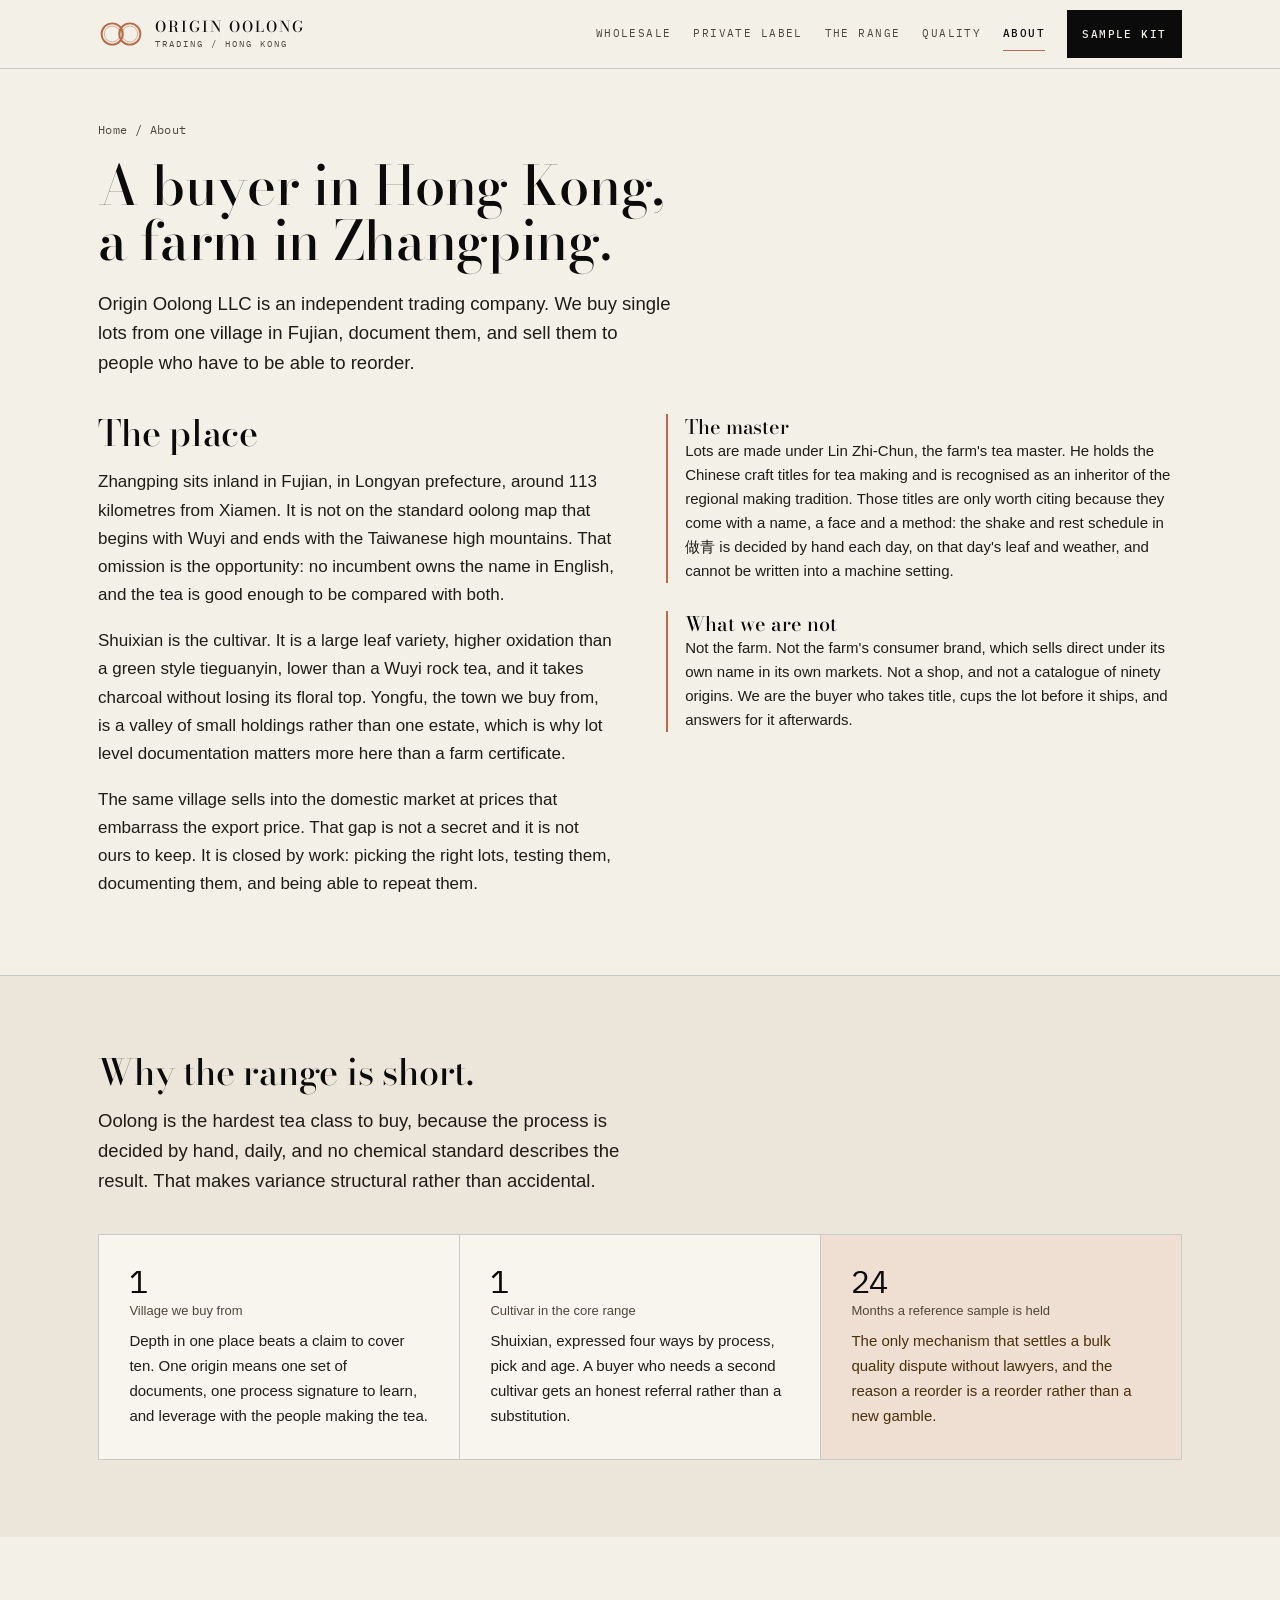
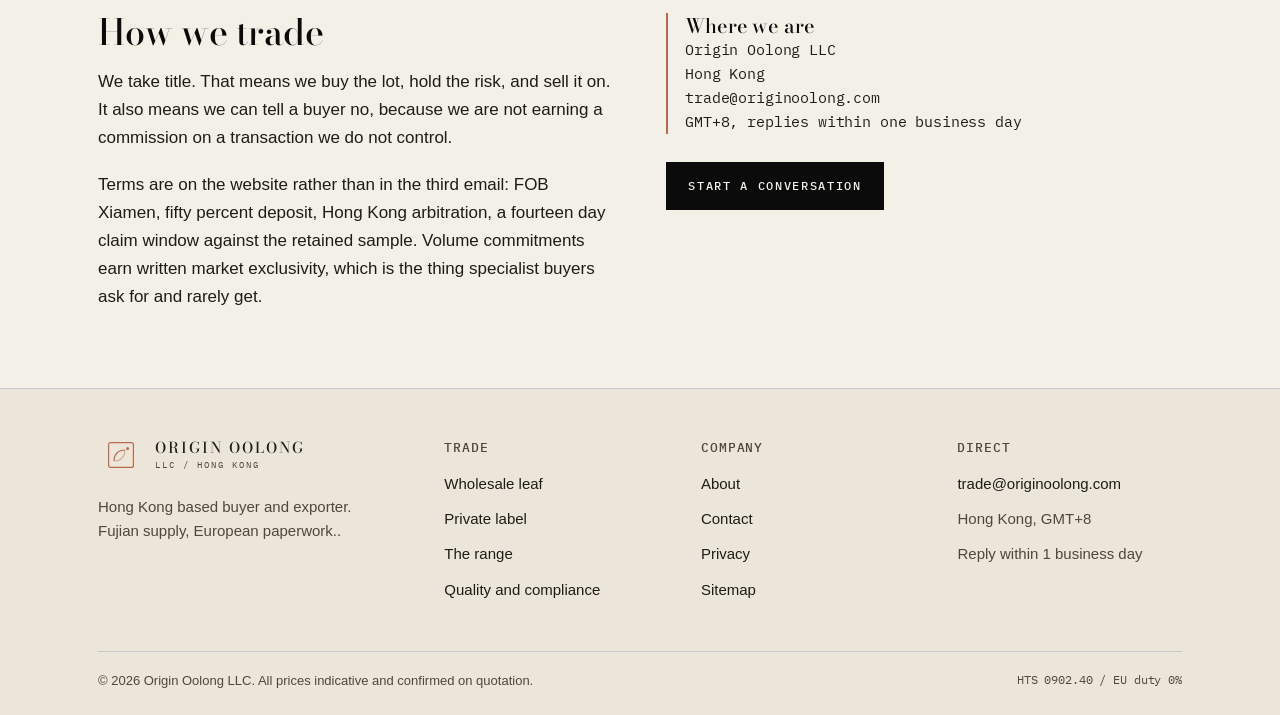
==== commit c0ef35c2: "Align site to Origin Oolong | Grand Cru identity: parchment/oxidation/terracotta palette, Bodoni Mod" ====
--- a/about.html
+++ b/about.html
@@ -13,7 +13,7 @@
 <meta property="og:url" content="https://originoolong.com/about.html">
 <link rel="preconnect" href="https://fonts.googleapis.com">
 <link rel="preconnect" href="https://fonts.gstatic.com" crossorigin>
-<link href="https://fonts.googleapis.com/css2?family=Archivo:wght@400;500;600;700;800;900&family=IBM+Plex+Mono:wght@400;500&display=swap" rel="stylesheet">
+<link href="https://fonts.googleapis.com/css2?family=Bodoni+Moda:opsz,wght@6..96,400..600&family=IBM+Plex+Mono:wght@400;500&display=swap" rel="stylesheet">
 <link rel="stylesheet" href="assets/styles.css">
 <script type="application/ld+json">
 {
@@ -34,14 +34,16 @@
 
 <header class="hdr" id="hdr">
   <div class="wrap hdr-in">
-    <a class="brand" href="index.html" aria-label="Origin Oolong LLC home">
-      <svg class="brand-mark" viewBox="0 0 26 26" fill="none" aria-hidden="true">
-        <rect x="0.6" y="0.6" width="24.8" height="24.8" rx="2" stroke="currentColor" stroke-width="1.2"/>
-        <path d="M6 19c0-6.6 4.4-11 11-11" stroke="currentColor" stroke-width="1.2"/>
-        <path d="M6 19c6.6 0 11-4.4 11-11" stroke="currentColor" stroke-width="1.2" opacity=".45"/>
-        <circle cx="19.6" cy="6.4" r="1.5" fill="currentColor"/>
+    <a class="brand" href="index.html" aria-label="Origin Oolong Trading, home">
+      <svg class="brand-mark" viewBox="0 0 46 26" fill="none" aria-hidden="true">
+        <g stroke="currentColor">
+          <circle cx="14.2" cy="13" r="10.6" stroke-width="1.9"/>
+          <circle cx="14.2" cy="13" r="7.9" stroke-width=".8" opacity=".6"/>
+          <circle cx="31.8" cy="13" r="10.6" stroke-width="1.9"/>
+          <circle cx="31.8" cy="13" r="7.9" stroke-width=".8" opacity=".6"/>
+        </g>
       </svg>
-      <span class="brand-txt">Origin Oolong<span>LLC / Hong Kong</span></span>
+      <span class="brand-txt">Origin Oolong<span>Trading / Hong Kong</span></span>
     </a>
     <nav class="nav" id="nav" aria-label="Primary">
       <a href="wholesale.html">Wholesale</a>
--- a/assets/styles.css
+++ b/assets/styles.css
@@ -3,31 +3,41 @@
    One theme (light). One accent. One radius scale. No inverted sections. */
 
 :root {
-  /* surface */
-  --paper: #F1F2EE;
-  --paper-2: #E7EAE2;
-  --paper-3: #DDE1D6;
-  --card: #FAFBF7;
-
-  /* ink */
-  --ink: #0F1210;
-  --body: #333A34;
-  --muted: #565E56;
-  --hair: #C2C9BC;
-  --hair-strong: #A9B2A6;
-
-  /* single accent: oxidised tea amber */
-  --accent: #8F520C;
-  --accent-ink: #FFFFFF;
-  --accent-soft: #F0E3CE;
-
-  /* type */
-  --sans: "Archivo", ui-sans-serif, -apple-system, "Helvetica Neue", Arial, sans-serif;
-  --disp: "Archivo", "Helvetica Neue", Arial, sans-serif;
+  /* surface — Stark Parchment */
+  --paper: #F3F0E8;
+  --paper-2: #EBE6D9;
+  --paper-3: #E2DCCB;
+  --card: #F8F5EE;
+
+  /* ink — Oxidation Black */
+  --ink: #0B0B0B;
+  --body: #1F1C18;
+  --muted: #4E473A;
+  --hair: #C8CAC9;
+  --hair-strong: #A8A69E;
+
+  /* accent — Clay Terracotta. --accent for marks, rules and display; --accent-text
+     is the ink-grade variant used anywhere the accent has to carry small text (7:1). */
+  --accent: #B86B4A;
+  --accent-text: #7A4025;
+  --accent-ink: #0B0B0B;
+  --accent-soft: #EEDFD2;
+
+  /* dark ground (Oxidation Black) */
+  --night: #0B0B0B;
+  --on-night: #F3F0E8;
+  --on-night-2: #D9D2C3;
+  --accent-on-night: #DFA381;
+
+  /* type — guide spec: Rugiet (display) + Helvetica Neue Monospace (system data).
+     Rugiet is licensed; Bodoni Moda carries the same engraved-didone role in caps.
+     Helvetica Neue ships on the device, so body copy costs zero bytes. */
+  --sans: "Helvetica Neue", Helvetica, ui-sans-serif, -apple-system, Arial, sans-serif;
+  --disp: "Bodoni Moda", "Didot", "Bodoni 72", Georgia, serif;
   --mono: "IBM Plex Mono", ui-monospace, "SF Mono", Menlo, Consolas, monospace;
 
-  /* geometry */
-  --r: 3px;
+  /* geometry — a certificate system: square corners, hairlines, no shadows */
+  --r: 0px;
   --wrap: 1180px;
   --gutter: clamp(1.25rem, 4vw, 3rem);
 }
@@ -61,20 +71,21 @@
 /* ---------- type ---------- */
 
 h1, h2, h3, h4 {
+  font-family: var(--disp);
   color: var(--ink);
-  font-weight: 600;
-  letter-spacing: -0.022em;
+  font-weight: 500;
+  letter-spacing: -0.006em;
   line-height: 1.06;
   margin: 0;
   text-wrap: balance;
 }
-h1 { font-size: clamp(2.125rem, 4.2vw, 3rem); letter-spacing: -0.03em; }
-h2 { font-size: clamp(1.6rem, 3.1vw, 2.35rem); line-height: 1.1; }
-h3 { font-size: 1.1875rem; line-height: 1.3; letter-spacing: -0.012em; }
-h4 { font-size: 1rem; line-height: 1.3; }
+h1 { font-size: clamp(2.25rem, 4.6vw, 3.4rem); line-height: 1.02; }
+h2 { font-size: clamp(1.55rem, 2.9vw, 2.25rem); line-height: 1.08; }
+h3 { font-size: 1.25rem; line-height: 1.25; }
+h4 { font-size: 1.0625rem; line-height: 1.3; }
 p { margin: 0 0 1.1em; }
 p:last-child { margin-bottom: 0; }
-.lede { font-size: clamp(1.0625rem, 1.5vw, 1.1875rem); color: var(--body); max-width: 62ch; }
+.lede { font-size: clamp(1.0625rem, 1.45vw, 1.1875rem); color: var(--body); max-width: 62ch; line-height: 1.6; }
 .small { font-size: .9375rem; line-height: 1.6; }
 .muted { color: var(--muted); }
 .mono {
@@ -85,12 +96,14 @@
 }
 .kicker {
   font-family: var(--mono);
-  font-size: .8125rem;
-  letter-spacing: .04em;
-  color: var(--accent);
+  font-size: .75rem;
+  letter-spacing: .18em;
+  color: var(--accent-text);
   text-transform: uppercase;
   font-weight: 500;
 }
+/* engraved caps, used only for the hero line */
+.display-caps { text-transform: uppercase; letter-spacing: .015em; }
 
 /* ---------- layout ---------- */
 
@@ -115,15 +128,22 @@
   display: flex; align-items: center; gap: 2rem;
   justify-content: space-between;
 }
-.brand { display: inline-flex; align-items: center; gap: .625rem; text-decoration: none; color: var(--ink); }
-.brand-mark { width: 26px; height: 26px; flex: none; }
-.brand-txt { font-weight: 600; letter-spacing: -0.02em; font-size: 1.0625rem; white-space: nowrap; }
-.brand-txt span { font-family: var(--mono); font-weight: 400; font-size: .75rem; color: var(--body); letter-spacing: 0; display: block; margin-top: -2px; }
+.brand { display: inline-flex; align-items: center; gap: .7rem; text-decoration: none; color: var(--ink); }
+.brand-mark { width: 46px; height: 26px; flex: none; color: var(--accent); }
+.brand-txt {
+  font-family: var(--disp); font-weight: 500; letter-spacing: .13em;
+  font-size: .9375rem; line-height: 1.1; white-space: nowrap; text-transform: uppercase;
+}
+.brand-txt span {
+  font-family: var(--mono); font-weight: 400; font-size: .5625rem; color: var(--muted);
+  letter-spacing: .22em; display: block; margin-top: 3px; text-transform: uppercase;
+}
 
 .nav { display: flex; align-items: center; gap: clamp(.9rem, 1.7vw, 1.6rem); }
 .nav a {
-  font-size: .875rem; color: var(--body); text-decoration: none; white-space: nowrap;
-  padding-block: .35rem; border-bottom: 1px solid transparent;
+  font-family: var(--mono); font-size: .6875rem; letter-spacing: .13em; text-transform: uppercase;
+  color: var(--muted); text-decoration: none; white-space: nowrap;
+  padding-block: .45rem; border-bottom: 1px solid transparent;
 }
 .nav a:hover { color: var(--ink); border-bottom-color: var(--hair-strong); }
 .nav a[aria-current="page"] { color: var(--ink); font-weight: 500; border-bottom-color: var(--accent); }
@@ -136,9 +156,17 @@
   transition: background .16s ease, color .16s ease, border-color .16s ease;
   white-space: nowrap; min-height: 48px; line-height: 1.15;
 }
+.btn {
+  font-family: var(--mono); font-size: .75rem; letter-spacing: .14em; text-transform: uppercase;
+  border-radius: 0; padding: 1rem 1.35rem;
+}
 .btn:hover { background: var(--accent); border-color: var(--accent); color: var(--accent-ink); }
 .btn-ghost { background: transparent; color: var(--ink); border-color: var(--ink); }
-.btn-ghost:hover { background: var(--card); color: var(--ink); border-color: var(--ink); }
+.btn-ghost:hover { background: var(--accent-soft); color: var(--ink); border-color: var(--accent); }
+.btn-light { background: var(--paper); border-color: var(--paper); color: var(--ink); }
+.btn-light:hover { background: var(--accent-on-night); border-color: var(--accent-on-night); color: var(--ink); }
+.btn-outline-light { background: transparent; color: var(--on-night); border-color: rgba(243,240,232,.62); }
+.btn-outline-light:hover { background: transparent; color: var(--on-night); border-color: var(--on-night); }
 .btn-sm { padding: .58rem .9rem; font-size: .875rem; }
 .nav a.btn { color: var(--paper); border-bottom: 0; }
 .nav a.btn:hover { color: var(--accent-ink); }
@@ -162,52 +190,65 @@
   .hdr.open .nav .btn { margin-top: .75rem; width: 100%; border-bottom: 0; }
 }
 
-/* ---------- hero: DOCUMENTED OOLONG OR NOTHING ---------- */
-
-.hero-cert { padding-block: clamp(2.25rem, 5vw, 4.5rem) clamp(2rem, 4vw, 3.5rem); position: relative; }
-.hero-cert-grid { display: grid; grid-template-columns: minmax(0, 1.15fr) minmax(0, .85fr); gap: clamp(2rem, 5vw, 4rem); align-items: center; }
-.hero-cert-title {
-  font-family: var(--disp);
-  font-weight: 800;
-  font-size: clamp(2.6rem, 7.2vw, 5.4rem);
-  line-height: 0.94;
-  letter-spacing: -0.045em;
-  text-transform: uppercase;
-  color: var(--ink);
-  margin-top: .9rem;
-}
-.hero-cert-copy .lede { margin-top: 1.4rem; max-width: 44ch; }
-.hero-cert-copy .hero-cta { margin-top: 1.8rem; }
-.hero-cert-visual { display: flex; align-items: center; justify-content: center; }
-.poly-spin {
-  display: block;
-  animation: polySpin 34s linear infinite;
-  will-change: transform;           /* own layer: rotation never repaints the vector */
-  contain: layout paint;
-}
-.polyhedron { display: block; width: min(100%, 380px); height: auto; color: var(--ink); }
-/* one-time draw-in: dash offset runs once on load, then the group is static */
-.poly-edge {
-  stroke-dasharray: 900;
-  stroke-dashoffset: 900;
-  animation: polyDraw 1.5s cubic-bezier(.16, 1, .3, 1) forwards;
-}
-.poly-draw .poly-edge:nth-child(2) { animation-delay: .12s; }
-.poly-draw .poly-edge:nth-child(3) { animation-delay: .24s; }
-.poly-draw .poly-edge:nth-child(4) { animation-delay: .34s; }
-@keyframes polyDraw { to { stroke-dashoffset: 0; } }
-@keyframes polySpin { to { transform: rotate(360deg); } }
-@media (max-width: 860px) {
-  .hero-cert-grid { grid-template-columns: 1fr; }
-  .hero-cert-visual { order: -1; }
-  .polyhedron { width: min(58vw, 220px); }
+/* ---------- hero: dark plaque, engraved caps ---------- */
+
+.hero {
+  position: relative; isolation: isolate; overflow: hidden;
+  background: var(--night); color: var(--on-night);
+  padding-block: clamp(2.75rem, 7vw, 6rem) clamp(2rem, 4vw, 3.25rem);
+}
+/* measurement grid from the identity sheet, plus a warm top wash. paint only, no image request */
+.hero::before {
+  content: ""; position: absolute; inset: 0; z-index: -1;
+  background-image:
+    linear-gradient(to right, rgba(243, 240, 232, .05) 1px, transparent 1px),
+    linear-gradient(to bottom, rgba(243, 240, 232, .05) 1px, transparent 1px),
+    radial-gradient(120% 78% at 50% -10%, rgba(184, 107, 74, .16), transparent 62%);
+  background-size: 56px 56px, 56px 56px, 100% 100%;
+  -webkit-mask-image: radial-gradient(78% 62% at 50% 47%, transparent 6%, #000 72%);
+  mask-image: radial-gradient(78% 62% at 50% 47%, transparent 6%, #000 72%);
+  pointer-events: none;
+}
+.hero-inner { position: relative; display: flex; flex-direction: column; align-items: center; text-align: center; }
+.hero-seal { width: 80px; height: 80px; color: var(--accent); margin-bottom: 1.5rem; }
+.hero-kicker {
+  font-family: var(--mono); font-size: .75rem; letter-spacing: .3em; text-transform: uppercase;
+  color: var(--accent-on-night); font-weight: 500;
+}
+.hero-title {
+  font-family: var(--disp); font-weight: 500; text-transform: uppercase;
+  font-size: clamp(2.25rem, 7.4vw, 5.5rem); line-height: .96; letter-spacing: .015em;
+  color: var(--on-night); margin-top: 1.25rem; max-width: 20ch;
+}
+.hero-sub {
+  margin: 1.6rem auto 0; max-width: 53ch;
+  color: var(--on-night-2); font-size: clamp(.9688rem, 1.35vw, 1.0625rem); line-height: 1.7;
+}
+.hero-cta { margin-top: 2.25rem; display: flex; flex-wrap: wrap; gap: .75rem; justify-content: center; }
+.hero-data {
+  width: 100%; margin-top: clamp(2.5rem, 6vw, 4rem); padding-top: 1.35rem;
+  border-top: 1px solid rgba(243, 240, 232, .24);
+  display: grid; grid-template-columns: repeat(4, minmax(0, 1fr)); gap: 1.25rem 2rem; text-align: left;
+}
+.hero-data dt {
+  font-family: var(--mono); font-size: .6875rem; letter-spacing: .18em; text-transform: uppercase;
+  color: rgba(243, 240, 232, .88);
+}
+.hero-data dd {
+  margin: .4rem 0 0; font-family: var(--mono); font-size: .8125rem; letter-spacing: .04em;
+  color: var(--on-night); font-variant-numeric: tabular-nums;
+}
+@media (max-width: 820px) {
+  .hero-data { grid-template-columns: repeat(2, minmax(0, 1fr)); gap: 1.1rem 1.5rem; }
+  .hero-seal { width: 60px; height: 60px; margin-bottom: 1.25rem; }
+  .hero-title { max-width: 14ch; }
 }
 
 /* ---------- page rail (sticky lot code) ---------- */
 
 .page-rail-wrap { display: grid; grid-template-columns: 74px minmax(0, 1fr); gap: clamp(1.5rem, 3vw, 2.5rem); align-items: start; }
 .page-rail {
-  position: sticky; top: 110px;
+  position: sticky; top: 110px; border-left: 1px solid var(--hair); padding-left: .55rem;
   display: flex; flex-direction: column; align-items: center; gap: .8rem;
   padding-block: .5rem;
 }
@@ -252,17 +293,10 @@
 .spec-shape {
   position: absolute; inset: 0; display: block;
   background: var(--accent);
-  clip-path: polygon(0 0, 100% 0, 100% 3px, 0 3px);
+  clip-path: polygon(0 0, 100% 0, 100% 2px, 0 2px);
   transition: clip-path .38s cubic-bezier(.16, 1, .3, 1);
   will-change: clip-path;
 }
-.spec-card:nth-child(2) .spec-shape { clip-path: polygon(0 0, 100% 0, 100% 3px, 0 3px); transform: skewX(-8deg); }
-.spec-card:nth-child(3) .spec-shape { clip-path: polygon(0 calc(100% - 3px), 100% calc(100% - 3px), 100% 100%, 0 100%); }
-.spec-card:nth-child(4) .spec-shape { clip-path: polygon(calc(100% - 3px) 0, 100% 0, 100% 100%, calc(100% - 3px) 100%); }
-.spec-card:nth-child(5) .spec-shape { clip-path: polygon(0 0, 3px 0, 3px 100%, 0 100%); }
-.spec-card:nth-child(6) .spec-shape { clip-path: polygon(0 0, 100% 0, 100% 3px, 0 3px); }
-.spec-card:nth-child(7) .spec-shape { clip-path: polygon(0 calc(100% - 3px), 100% calc(100% - 3px), 100% 100%, 0 100%); transform: skewX(8deg); }
-.spec-card:nth-child(8) .spec-shape { clip-path: polygon(calc(100% - 3px) 0, 100% 0, 100% 100%, calc(100% - 3px) 100%); }
 .spec-card:hover .spec-shape,
 .spec-card:focus-within .spec-shape {
   clip-path: polygon(0 0, 100% 0, 100% 100%, 0 100%);
@@ -280,7 +314,10 @@
 .spec-card:hover .spec-txt,
 .spec-card:focus-within .spec-txt { color: rgba(255,255,255,.92); }
 @media (max-width: 980px) { .spec-grid { grid-template-columns: repeat(2, minmax(0, 1fr)); } }
-@media (max-width: 540px) { .spec-grid { grid-template-columns: 1fr; } }
+@media (max-width: 540px) {
+  .spec-grid { grid-template-columns: 1fr; }
+  .spec-card { min-height: 0; justify-content: flex-start; padding: 1.15rem 1.15rem 1.2rem; }
+}
 
 /* ---------- morphing accordion (five buyer questions) ---------- */
 
@@ -317,45 +354,15 @@
   .polyhedron .poly-draw { animation: none !important; }
 }
 
-/* ---------- hero ---------- */
-
-.hero { padding-top: clamp(2.5rem, 4.5vw, 4rem); padding-bottom: clamp(2.5rem, 5vw, 4.5rem); }
-.hero-grid {
-  display: grid; grid-template-columns: minmax(0, 1.28fr) minmax(0, .72fr);
-  gap: clamp(2rem, 5vw, 4.5rem); align-items: start;
-}
-.hero h1 { max-width: 24ch; }
-.hero .lede { margin-top: 1.5rem; max-width: 42ch; }
-.hero-cta { display: flex; flex-wrap: wrap; gap: .75rem; margin-top: 2rem; }
-.hero-note { font-size: .875rem; color: var(--muted); margin-top: 1.1rem; }
-@media (max-width: 860px) {
-  .hero-grid { grid-template-columns: 1fr; gap: 2.25rem; }
-  .hero h1 { max-width: 20ch; }
-}
-
-/* lot card: the hero object */
-
-.lot {
-  background: var(--card); border: 1px solid var(--hair); border-radius: var(--r);
-  padding: 1.25rem 1.35rem 1.4rem;
-}
-.lot-hd {
-  display: flex; justify-content: space-between; align-items: baseline; gap: 1rem;
-  padding-bottom: .8rem; border-bottom: 1px solid var(--hair);
-}
-.lot-hd .t { font-family: var(--mono); font-size: .75rem; letter-spacing: .06em; text-transform: uppercase; color: var(--muted); }
-.lot-hd .id { font-family: var(--mono); font-size: .75rem; color: var(--accent); }
-.lot dl { margin: 0; display: grid; grid-template-columns: 1fr auto; gap: .7rem 1rem; padding-top: .95rem; }
-.lot dt { font-size: .875rem; color: var(--body); }
-.lot dd { margin: 0; font-family: var(--mono); font-size: .9375rem; color: var(--ink); text-align: right; font-variant-numeric: tabular-nums; }
-.lot-ft { margin-top: 1rem; padding-top: 1rem; border-top: 1px solid var(--hair); font-size: .875rem; color: var(--body); line-height: 1.55; }
-
 /* ---------- fact strip ---------- */
 
 .strip { border-block: 1px solid var(--hair); background: var(--paper-2); }
 .strip-in { display: grid; grid-template-columns: repeat(5, minmax(0, 1fr)); gap: .5rem 1.75rem; padding-block: .95rem; align-items: start; }
-@media (max-width: 940px) { .strip-in { grid-template-columns: repeat(2, minmax(0, 1fr)); gap: .6rem 1.25rem; } }
-.strip-item { font-family: var(--mono); font-size: .6875rem; letter-spacing: .02em; color: var(--body); text-transform: uppercase; line-height: 1.5; }
+@media (max-width: 940px) {
+  .strip-in { grid-template-columns: repeat(2, minmax(0, 1fr)); gap: .6rem 1.25rem; }
+  .strip-in > :last-child:nth-child(odd) { grid-column: 1 / -1; }
+}
+.strip-item { font-family: var(--mono); font-size: .75rem; letter-spacing: .02em; color: var(--body); text-transform: uppercase; line-height: 1.5; text-wrap: balance; }
 .strip-item b { color: var(--ink); font-weight: 500; }
 
 /* ---------- section headers (vertical stack, no split header) ---------- */
@@ -378,7 +385,7 @@
 .cell-tint .link { color: #6B3C08; }
 .figure { font-family: var(--mono); font-size: clamp(1.5rem, 2.6vw, 2rem); letter-spacing: -0.03em; color: var(--ink); font-variant-numeric: tabular-nums; line-height: 1; }
 .figure span { font-size: .8125rem; letter-spacing: 0; color: var(--muted); display: block; margin-top: .45rem; font-family: var(--sans); }
-.link { font-size: 1rem; font-weight: 600; text-decoration: none; border-bottom: 1px solid var(--accent); padding-bottom: 1px; color: var(--accent); align-self: flex-start; margin-top: auto; }
+.link { font-size: 1rem; font-weight: 600; text-decoration: none; border-bottom: 1px solid var(--accent); padding-bottom: 1px; color: var(--accent-text); align-self: flex-start; margin-top: auto; }
 .link:hover { color: var(--ink); border-bottom-color: var(--ink); }
 @media (max-width: 800px) {
   .bento-3 { grid-template-columns: 1fr; }
@@ -409,7 +416,15 @@
 table { width: 100%; border-collapse: collapse; font-size: .9375rem; }
 caption { text-align: left; font-size: .875rem; color: var(--muted); padding: .9rem 1.1rem; border-bottom: 1px solid var(--hair); }
 th, td { text-align: left; padding: .8rem 1.1rem; border-bottom: 1px solid var(--hair); vertical-align: top; }
-th { font-family: var(--mono); font-size: .75rem; letter-spacing: .07em; text-transform: uppercase; color: var(--muted); font-weight: 500; background: var(--paper-2); white-space: nowrap; }
+th {
+  font-family: var(--mono); font-size: .6875rem; letter-spacing: .16em; text-transform: uppercase;
+  color: var(--ink); font-weight: 500; background: transparent;
+  border-bottom: 1.5px solid var(--ink); white-space: nowrap;
+}
+caption {
+  font-family: var(--mono); font-size: .6875rem; letter-spacing: .12em; text-transform: uppercase;
+  color: var(--muted); text-align: left; padding-bottom: .85rem;
+}
 td.num { font-family: var(--mono); font-variant-numeric: tabular-nums; white-space: nowrap; color: var(--ink); }
 tbody tr:last-child td { border-bottom: 0; }
 tbody tr:hover { background: #F5F6F2; }
@@ -565,3 +580,29 @@
 .qa h3 { margin: 0; font-size: 1.0625rem; font-weight: 600; letter-spacing: -0.01em; }
 .qa .a { margin: 0; font-size: .9375rem; color: var(--body); max-width: 62ch; }
 @media (max-width: 860px) { .qa { grid-template-columns: 1fr; } }
+
+/* ---------- brand realignment: tea index, philosophy, seals ---------- */
+
+.index-tbl { border-top: 1.5px solid var(--ink); border-bottom: 1.5px solid var(--ink); }
+.index-tbl td { font-size: .9375rem; padding-block: .95rem; }
+.index-tbl td.house { font-family: var(--disp); font-size: 1.0625rem; color: var(--ink); }
+.index-tbl td.true-name { color: var(--body); }
+.index-tbl .doclink {
+  font-family: var(--mono); font-size: .6875rem; letter-spacing: .12em; text-transform: uppercase;
+  color: var(--accent-text); text-decoration: none; border-bottom: 1px solid var(--accent);
+  padding-bottom: 1px;
+}
+.index-tbl .doclink:hover { color: var(--ink); border-bottom-color: var(--ink); }
+
+.philo { display: grid; grid-template-columns: minmax(0, 1.02fr) minmax(0, .98fr); gap: clamp(2rem, 5vw, 4.5rem); align-items: start; }
+.philo-note { border-left: 2px solid var(--accent); padding-left: 1.35rem; }
+.spec-rows { margin: 0; border-top: 1px solid var(--hair); }
+.spec-rows > div { display: grid; grid-template-columns: 1fr auto; gap: 1rem; padding: .7rem 0; border-bottom: 1px solid var(--hair); }
+.spec-rows dt { font-family: var(--mono); font-size: .625rem; letter-spacing: .16em; text-transform: uppercase; color: var(--muted); }
+.spec-rows dd { margin: 0; font-family: var(--mono); font-size: .8125rem; color: var(--ink); font-variant-numeric: tabular-nums; text-align: right; }
+@media (max-width: 860px) {
+  .philo { grid-template-columns: 1fr; }
+}
+
+.seal-mark { color: var(--accent); }
+.rule-accent { border-top: 2px solid var(--accent); }
